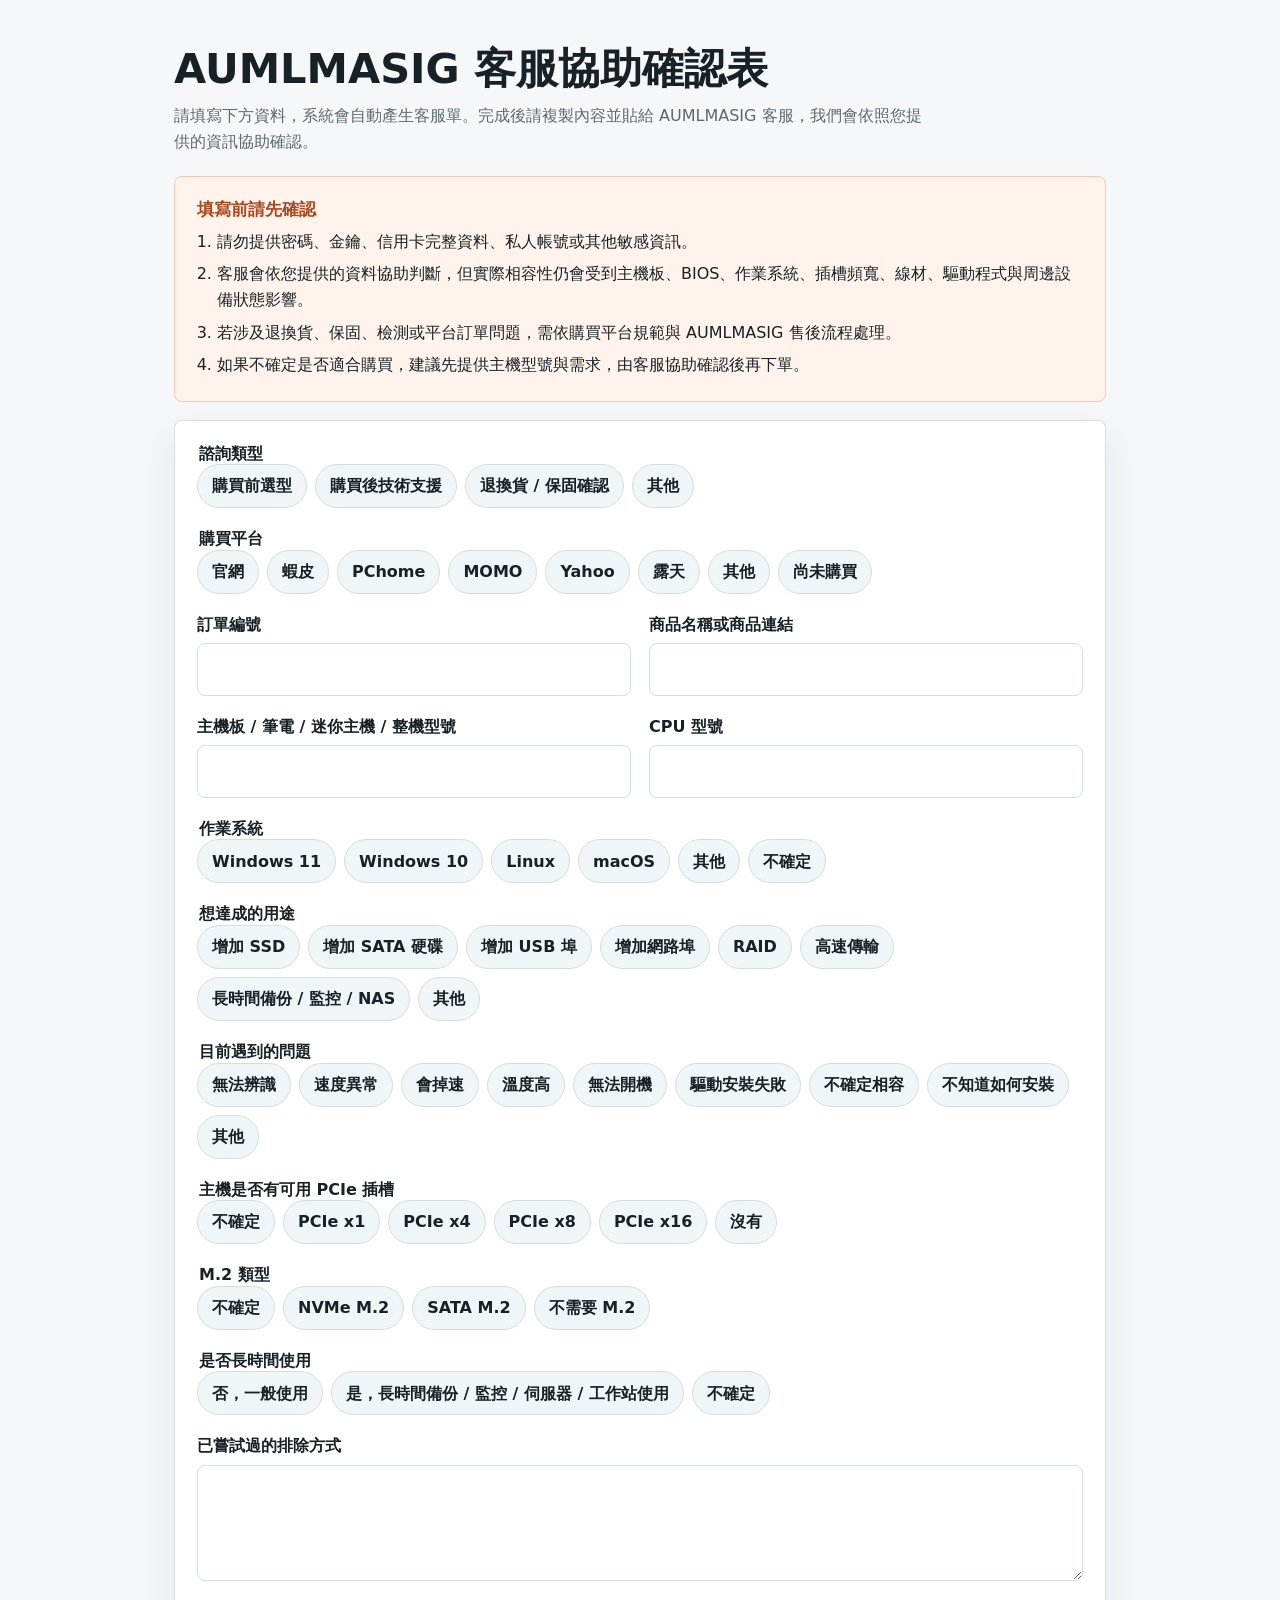
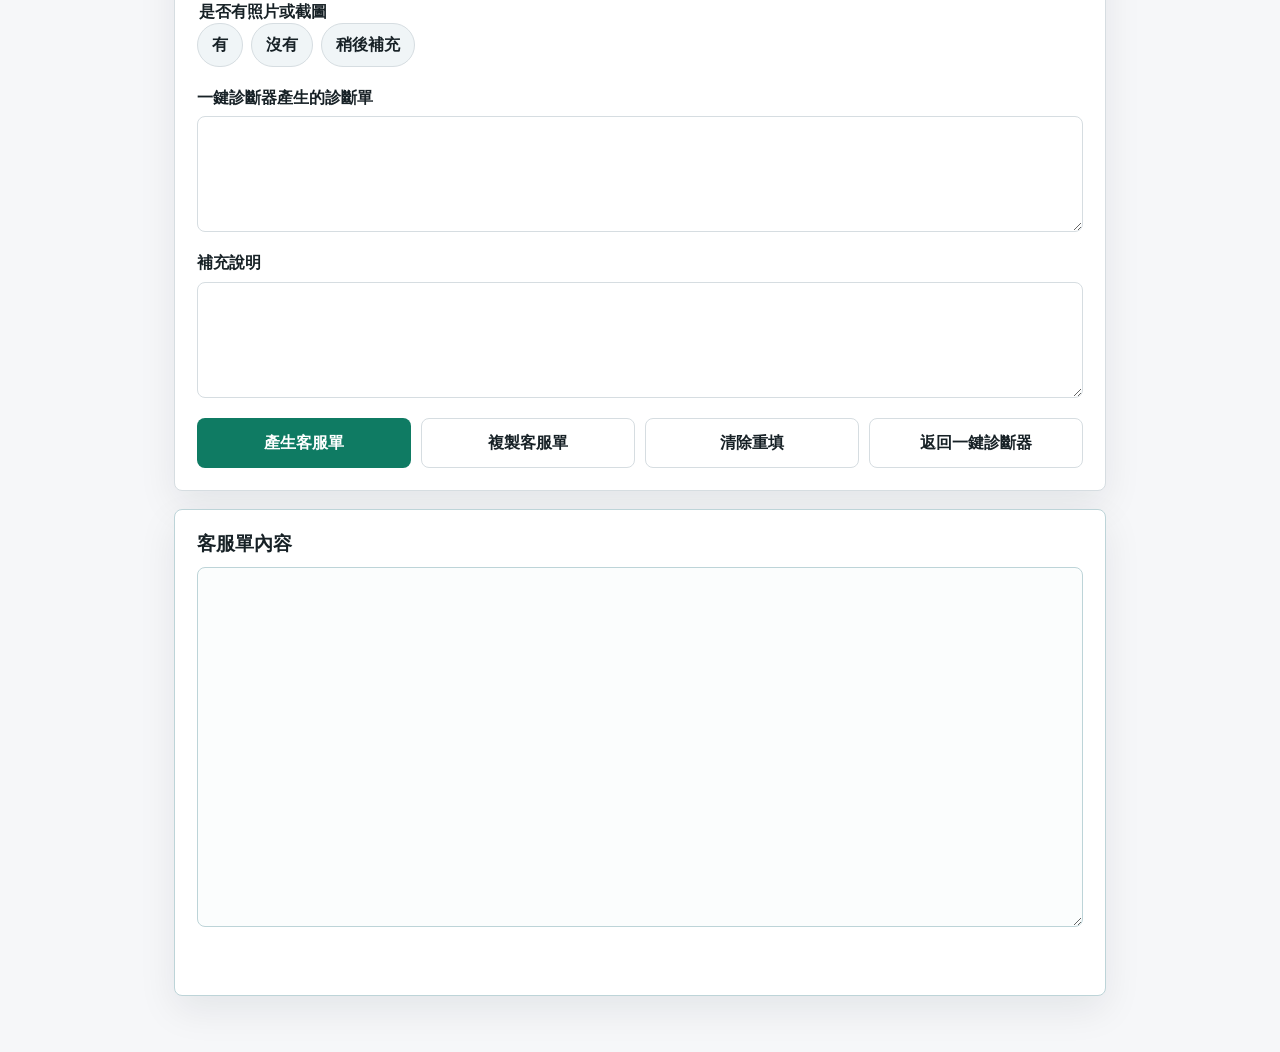
==== support-contact.html @ 97cceee4 "Add AUMLMASIG support contact form Add AUMLMASIG support contact form" ====
<!doctype html>
<html lang="zh-Hant">
<head>
  <meta charset="utf-8">
  <meta name="viewport" content="width=device-width, initial-scale=1">
  <title>AUMLMASIG 客服協助確認表</title>
  <style>
    :root {
      color-scheme: light;
      --page: #f6f7f9;
      --surface: #ffffff;
      --surface-strong: #f0f5f7;
      --text: #172126;
      --muted: #5b6970;
      --line: #d6dde1;
      --focus: #0b6f86;
      --accent: #0f7b63;
      --accent-strong: #0b5f4d;
      --risk: #a9471d;
      --risk-soft: #fff3ec;
      --shadow: 0 14px 38px rgba(17, 24, 39, 0.08);
      --radius: 8px;
      font-family: "Microsoft JhengHei", "PingFang TC", "Noto Sans TC", system-ui, -apple-system, BlinkMacSystemFont, "Segoe UI", sans-serif;
    }

    * {
      box-sizing: border-box;
    }

    body {
      margin: 0;
      min-height: 100vh;
      background: var(--page);
      color: var(--text);
      font-size: 16px;
      line-height: 1.65;
    }

    a {
      color: inherit;
    }

    .page-shell {
      width: min(100%, 980px);
      margin: 0 auto;
      padding: 24px 16px 40px;
    }

    .page-header {
      padding: 8px 0 20px;
    }

    .page-header h1 {
      margin: 0 0 10px;
      font-size: clamp(1.55rem, 6vw, 2.6rem);
      line-height: 1.18;
      letter-spacing: 0;
    }

    .page-header p {
      max-width: 760px;
      margin: 0;
      color: var(--muted);
      font-size: 1rem;
    }

    .notice {
      margin: 0 0 18px;
      padding: 16px;
      background: var(--risk-soft);
      border: 1px solid #f2c9b6;
      border-radius: var(--radius);
    }

    .notice h2 {
      margin: 0 0 8px;
      font-size: 1.05rem;
      line-height: 1.3;
      color: var(--risk);
    }

    .notice ol {
      margin: 0;
      padding-left: 1.25rem;
    }

    .notice li + li {
      margin-top: 6px;
    }

    .form-panel,
    .result-panel {
      background: var(--surface);
      border: 1px solid var(--line);
      border-radius: var(--radius);
      box-shadow: var(--shadow);
    }

    .form-panel {
      padding: 16px;
    }

    .field-grid {
      display: grid;
      gap: 18px;
    }

    .field {
      display: grid;
      gap: 8px;
    }

    .field label,
    .legend {
      font-weight: 700;
      line-height: 1.35;
    }

    input[type="text"],
    textarea {
      width: 100%;
      border: 1px solid var(--line);
      border-radius: var(--radius);
      padding: 12px 13px;
      color: var(--text);
      background: #ffffff;
      font: inherit;
      min-height: 46px;
    }

    textarea {
      min-height: 116px;
      resize: vertical;
    }

    input[type="text"]:focus,
    textarea:focus,
    .chip input:focus-visible + span,
    button:focus-visible,
    .button-link:focus-visible {
      outline: 3px solid rgba(11, 111, 134, 0.22);
      outline-offset: 2px;
      border-color: var(--focus);
    }

    fieldset {
      border: 0;
      margin: 0;
      padding: 0;
    }

    .chip-group {
      display: flex;
      flex-wrap: wrap;
      gap: 8px;
    }

    .chip {
      display: inline-flex;
      min-height: 44px;
      cursor: pointer;
    }

    .chip input {
      position: absolute;
      inline-size: 1px;
      block-size: 1px;
      opacity: 0;
      pointer-events: none;
    }

    .chip span {
      display: inline-flex;
      align-items: center;
      justify-content: center;
      min-height: 44px;
      border: 1px solid var(--line);
      border-radius: 999px;
      padding: 9px 14px;
      background: var(--surface-strong);
      color: var(--text);
      font-weight: 650;
      transition: background 150ms ease, border-color 150ms ease, color 150ms ease, transform 150ms ease;
      user-select: none;
    }

    .chip input:checked + span {
      background: var(--accent);
      border-color: var(--accent);
      color: #ffffff;
    }

    .chip:active span {
      transform: scale(0.98);
    }

    .actions {
      display: grid;
      gap: 10px;
      margin-top: 20px;
    }

    button,
    .button-link {
      min-height: 46px;
      border: 1px solid transparent;
      border-radius: var(--radius);
      padding: 11px 14px;
      font: inherit;
      font-weight: 800;
      text-align: center;
      cursor: pointer;
      text-decoration: none;
    }

    .primary {
      background: var(--accent);
      color: #ffffff;
    }

    .primary:hover {
      background: var(--accent-strong);
    }

    .secondary,
    .button-link {
      background: #ffffff;
      border-color: var(--line);
      color: var(--text);
    }

    .secondary:hover,
    .button-link:hover {
      background: var(--surface-strong);
    }

    .result-panel {
      margin-top: 18px;
      padding: 16px;
      border-color: #bdd4d8;
    }

    .result-panel h2 {
      margin: 0 0 10px;
      font-size: 1.2rem;
      line-height: 1.3;
    }

    #ticketOutput {
      min-height: 360px;
      background: #fbfdfd;
      border-color: #bdd4d8;
      white-space: pre-wrap;
    }

    .status-message {
      min-height: 28px;
      margin: 10px 0 0;
      color: var(--accent-strong);
      font-weight: 750;
    }

    .sr-only {
      position: absolute;
      width: 1px;
      height: 1px;
      padding: 0;
      margin: -1px;
      overflow: hidden;
      clip: rect(0, 0, 0, 0);
      white-space: nowrap;
      border: 0;
    }

    @media (min-width: 760px) {
      .page-shell {
        padding: 36px 24px 56px;
      }

      .form-panel,
      .result-panel,
      .notice {
        padding: 22px;
      }

      .field-grid {
        grid-template-columns: repeat(2, minmax(0, 1fr));
        gap: 20px 18px;
      }

      .field-wide {
        grid-column: 1 / -1;
      }

      .actions {
        grid-template-columns: repeat(4, minmax(0, 1fr));
      }
    }
  </style>
</head>
<body>
  <main class="page-shell">
    <header class="page-header">
      <h1>AUMLMASIG 客服協助確認表</h1>
      <p>請填寫下方資料，系統會自動產生客服單。完成後請複製內容並貼給 AUMLMASIG 客服，我們會依照您提供的資訊協助確認。</p>
    </header>

    <section class="notice" aria-labelledby="noticeTitle">
      <h2 id="noticeTitle">填寫前請先確認</h2>
      <ol>
        <li>請勿提供密碼、金鑰、信用卡完整資料、私人帳號或其他敏感資訊。</li>
        <li>客服會依您提供的資料協助判斷，但實際相容性仍會受到主機板、BIOS、作業系統、插槽頻寬、線材、驅動程式與周邊設備狀態影響。</li>
        <li>若涉及退換貨、保固、檢測或平台訂單問題，需依購買平台規範與 AUMLMASIG 售後流程處理。</li>
        <li>如果不確定是否適合購買，建議先提供主機型號與需求，由客服協助確認後再下單。</li>
      </ol>
    </section>

    <form class="form-panel" id="supportForm">
      <div class="field-grid">
        <fieldset class="field field-wide" data-ticket-label="諮詢類型" data-field-name="consultType">
          <legend class="legend">諮詢類型</legend>
          <div class="chip-group">
            <label class="chip"><input type="radio" name="consultType" value="購買前選型"><span>購買前選型</span></label>
            <label class="chip"><input type="radio" name="consultType" value="購買後技術支援"><span>購買後技術支援</span></label>
            <label class="chip"><input type="radio" name="consultType" value="退換貨 / 保固確認"><span>退換貨 / 保固確認</span></label>
            <label class="chip"><input type="radio" name="consultType" value="其他"><span>其他</span></label>
          </div>
        </fieldset>

        <fieldset class="field field-wide" data-ticket-label="購買平台" data-field-name="purchasePlatform">
          <legend class="legend">購買平台</legend>
          <div class="chip-group">
            <label class="chip"><input type="radio" name="purchasePlatform" value="官網"><span>官網</span></label>
            <label class="chip"><input type="radio" name="purchasePlatform" value="蝦皮"><span>蝦皮</span></label>
            <label class="chip"><input type="radio" name="purchasePlatform" value="PChome"><span>PChome</span></label>
            <label class="chip"><input type="radio" name="purchasePlatform" value="MOMO"><span>MOMO</span></label>
            <label class="chip"><input type="radio" name="purchasePlatform" value="Yahoo"><span>Yahoo</span></label>
            <label class="chip"><input type="radio" name="purchasePlatform" value="露天"><span>露天</span></label>
            <label class="chip"><input type="radio" name="purchasePlatform" value="其他"><span>其他</span></label>
            <label class="chip"><input type="radio" name="purchasePlatform" value="尚未購買"><span>尚未購買</span></label>
          </div>
        </fieldset>

        <div class="field" data-ticket-label="訂單編號" data-field-name="orderNumber">
          <label for="orderNumber">訂單編號</label>
          <input id="orderNumber" name="orderNumber" type="text" autocomplete="off">
        </div>

        <div class="field" data-ticket-label="商品名稱或商品連結" data-field-name="productInfo">
          <label for="productInfo">商品名稱或商品連結</label>
          <input id="productInfo" name="productInfo" type="text" autocomplete="off">
        </div>

        <div class="field" data-ticket-label="主機板 / 筆電 / 迷你主機 / 整機型號" data-field-name="hostModel">
          <label for="hostModel">主機板 / 筆電 / 迷你主機 / 整機型號</label>
          <input id="hostModel" name="hostModel" type="text" autocomplete="off">
        </div>

        <div class="field" data-ticket-label="CPU 型號" data-field-name="cpuModel">
          <label for="cpuModel">CPU 型號</label>
          <input id="cpuModel" name="cpuModel" type="text" autocomplete="off">
        </div>

        <fieldset class="field field-wide" data-ticket-label="作業系統" data-field-name="operatingSystem">
          <legend class="legend">作業系統</legend>
          <div class="chip-group">
            <label class="chip"><input type="radio" name="operatingSystem" value="Windows 11"><span>Windows 11</span></label>
            <label class="chip"><input type="radio" name="operatingSystem" value="Windows 10"><span>Windows 10</span></label>
            <label class="chip"><input type="radio" name="operatingSystem" value="Linux"><span>Linux</span></label>
            <label class="chip"><input type="radio" name="operatingSystem" value="macOS"><span>macOS</span></label>
            <label class="chip"><input type="radio" name="operatingSystem" value="其他"><span>其他</span></label>
            <label class="chip"><input type="radio" name="operatingSystem" value="不確定"><span>不確定</span></label>
          </div>
        </fieldset>

        <fieldset class="field field-wide" data-ticket-label="想達成的用途" data-field-name="intendedUse">
          <legend class="legend">想達成的用途</legend>
          <div class="chip-group">
            <label class="chip"><input type="checkbox" name="intendedUse" value="增加 SSD"><span>增加 SSD</span></label>
            <label class="chip"><input type="checkbox" name="intendedUse" value="增加 SATA 硬碟"><span>增加 SATA 硬碟</span></label>
            <label class="chip"><input type="checkbox" name="intendedUse" value="增加 USB 埠"><span>增加 USB 埠</span></label>
            <label class="chip"><input type="checkbox" name="intendedUse" value="增加網路埠"><span>增加網路埠</span></label>
            <label class="chip"><input type="checkbox" name="intendedUse" value="RAID"><span>RAID</span></label>
            <label class="chip"><input type="checkbox" name="intendedUse" value="高速傳輸"><span>高速傳輸</span></label>
            <label class="chip"><input type="checkbox" name="intendedUse" value="長時間備份 / 監控 / NAS"><span>長時間備份 / 監控 / NAS</span></label>
            <label class="chip"><input type="checkbox" name="intendedUse" value="其他"><span>其他</span></label>
          </div>
        </fieldset>

        <fieldset class="field field-wide" data-ticket-label="目前遇到的問題" data-field-name="currentIssue">
          <legend class="legend">目前遇到的問題</legend>
          <div class="chip-group">
            <label class="chip"><input type="checkbox" name="currentIssue" value="無法辨識"><span>無法辨識</span></label>
            <label class="chip"><input type="checkbox" name="currentIssue" value="速度異常"><span>速度異常</span></label>
            <label class="chip"><input type="checkbox" name="currentIssue" value="會掉速"><span>會掉速</span></label>
            <label class="chip"><input type="checkbox" name="currentIssue" value="溫度高"><span>溫度高</span></label>
            <label class="chip"><input type="checkbox" name="currentIssue" value="無法開機"><span>無法開機</span></label>
            <label class="chip"><input type="checkbox" name="currentIssue" value="驅動安裝失敗"><span>驅動安裝失敗</span></label>
            <label class="chip"><input type="checkbox" name="currentIssue" value="不確定相容"><span>不確定相容</span></label>
            <label class="chip"><input type="checkbox" name="currentIssue" value="不知道如何安裝"><span>不知道如何安裝</span></label>
            <label class="chip"><input type="checkbox" name="currentIssue" value="其他"><span>其他</span></label>
          </div>
        </fieldset>

        <fieldset class="field field-wide" data-ticket-label="PCIe 插槽" data-field-name="pcieSlot">
          <legend class="legend">主機是否有可用 PCIe 插槽</legend>
          <div class="chip-group">
            <label class="chip"><input type="radio" name="pcieSlot" value="不確定"><span>不確定</span></label>
            <label class="chip"><input type="radio" name="pcieSlot" value="PCIe x1"><span>PCIe x1</span></label>
            <label class="chip"><input type="radio" name="pcieSlot" value="PCIe x4"><span>PCIe x4</span></label>
            <label class="chip"><input type="radio" name="pcieSlot" value="PCIe x8"><span>PCIe x8</span></label>
            <label class="chip"><input type="radio" name="pcieSlot" value="PCIe x16"><span>PCIe x16</span></label>
            <label class="chip"><input type="radio" name="pcieSlot" value="沒有"><span>沒有</span></label>
          </div>
        </fieldset>

        <fieldset class="field field-wide" data-ticket-label="M.2 類型" data-field-name="m2Type">
          <legend class="legend">M.2 類型</legend>
          <div class="chip-group">
            <label class="chip"><input type="radio" name="m2Type" value="不確定"><span>不確定</span></label>
            <label class="chip"><input type="radio" name="m2Type" value="NVMe M.2"><span>NVMe M.2</span></label>
            <label class="chip"><input type="radio" name="m2Type" value="SATA M.2"><span>SATA M.2</span></label>
            <label class="chip"><input type="radio" name="m2Type" value="不需要 M.2"><span>不需要 M.2</span></label>
          </div>
        </fieldset>

        <fieldset class="field field-wide" data-ticket-label="是否長時間使用" data-field-name="longRunningUse">
          <legend class="legend">是否長時間使用</legend>
          <div class="chip-group">
            <label class="chip"><input type="radio" name="longRunningUse" value="否，一般使用"><span>否，一般使用</span></label>
            <label class="chip"><input type="radio" name="longRunningUse" value="是，長時間備份 / 監控 / 伺服器 / 工作站使用"><span>是，長時間備份 / 監控 / 伺服器 / 工作站使用</span></label>
            <label class="chip"><input type="radio" name="longRunningUse" value="不確定"><span>不確定</span></label>
          </div>
        </fieldset>

        <div class="field field-wide" data-ticket-label="已嘗試過的排除方式" data-field-name="triedSteps">
          <label for="triedSteps">已嘗試過的排除方式</label>
          <textarea id="triedSteps" name="triedSteps"></textarea>
        </div>

        <fieldset class="field field-wide" data-ticket-label="是否有照片或截圖" data-field-name="hasMedia">
          <legend class="legend">是否有照片或截圖</legend>
          <div class="chip-group">
            <label class="chip"><input type="radio" name="hasMedia" value="有"><span>有</span></label>
            <label class="chip"><input type="radio" name="hasMedia" value="沒有"><span>沒有</span></label>
            <label class="chip"><input type="radio" name="hasMedia" value="稍後補充"><span>稍後補充</span></label>
          </div>
        </fieldset>

        <div class="field field-wide" data-ticket-label="一鍵診斷器產生的診斷單" data-field-name="diagnosisReport">
          <label for="diagnosisReport">一鍵診斷器產生的診斷單</label>
          <textarea id="diagnosisReport" name="diagnosisReport"></textarea>
        </div>

        <div class="field field-wide" data-ticket-label="補充說明" data-field-name="extraNotes">
          <label for="extraNotes">補充說明</label>
          <textarea id="extraNotes" name="extraNotes"></textarea>
        </div>
      </div>

      <div class="actions" aria-label="表單操作">
        <button class="primary" type="submit">產生客服單</button>
        <button class="secondary" id="copyButton" type="button">複製客服單</button>
        <button class="secondary" id="clearButton" type="button">清除重填</button>
        <a class="button-link" href="index.html">返回一鍵診斷器</a>
      </div>
    </form>

    <section class="result-panel" aria-labelledby="resultTitle">
      <h2 id="resultTitle">客服單內容</h2>
      <label class="sr-only" for="ticketOutput">產生後的客服單文字</label>
      <textarea id="ticketOutput" readonly></textarea>
      <p class="status-message" id="statusMessage" aria-live="polite"></p>
    </section>
  </main>

  <script>
    (function () {
      var form = document.getElementById("supportForm");
      var output = document.getElementById("ticketOutput");
      var copyButton = document.getElementById("copyButton");
      var clearButton = document.getElementById("clearButton");
      var statusMessage = document.getElementById("statusMessage");

      var ticketFields = [
        ["諮詢類型", "consultType"],
        ["購買平台", "purchasePlatform"],
        ["訂單編號", "orderNumber"],
        ["商品名稱或商品連結", "productInfo"],
        ["主機板 / 筆電 / 迷你主機 / 整機型號", "hostModel"],
        ["CPU 型號", "cpuModel"],
        ["作業系統", "operatingSystem"],
        ["想達成的用途", "intendedUse"],
        ["目前遇到的問題", "currentIssue"],
        ["PCIe 插槽", "pcieSlot"],
        ["M.2 類型", "m2Type"],
        ["是否長時間使用", "longRunningUse"],
        ["已嘗試過的排除方式", "triedSteps"],
        ["是否有照片或截圖", "hasMedia"],
        ["一鍵診斷器產生的診斷單", "diagnosisReport"],
        ["補充說明", "extraNotes"]
      ];

      function getFieldValue(name) {
        var controls = Array.prototype.slice.call(form.elements[name] ? form.elements[name] : []);

        if (!controls.length && form.elements[name]) {
          controls = [form.elements[name]];
        }

        if (!controls.length) {
          return "";
        }

        var firstControl = controls[0];

        if (firstControl.type === "radio") {
          var checkedRadio = controls.find(function (control) {
            return control.checked;
          });
          return checkedRadio ? checkedRadio.value : "";
        }

        if (firstControl.type === "checkbox") {
          return controls
            .filter(function (control) {
              return control.checked;
            })
            .map(function (control) {
              return control.value;
            })
            .join("、");
        }

        return firstControl.value.trim();
      }

      function buildTicket() {
        var lines = ["【AUMLMASIG 客服協助確認】", ""];

        ticketFields.forEach(function (field) {
          lines.push(field[0] + "：" + getFieldValue(field[1]));
        });

        return lines.join("\n");
      }

      function setStatus(message) {
        statusMessage.textContent = message;
      }

      form.addEventListener("submit", function (event) {
        event.preventDefault();
        output.value = buildTicket();
        setStatus("客服單已產生，請確認內容後複製給 AUMLMASIG 客服。");
        output.focus();
      });

      copyButton.addEventListener("click", function () {
        var ticketText = output.value.trim() ? output.value : buildTicket();
        output.value = ticketText;

        function confirmCopied() {
          setStatus("已複製，可貼給 AUMLMASIG 客服確認。");
        }

        function reportCopyLimit() {
          setStatus("瀏覽器未允許自動複製，請選取客服單內容後複製。");
        }

        if (navigator.clipboard && window.isSecureContext) {
          navigator.clipboard.writeText(ticketText).then(confirmCopied).catch(function () {
            output.focus();
            output.select();
            if (document.execCommand("copy")) {
              confirmCopied();
              return;
            }
            reportCopyLimit();
          });
          return;
        }

        output.focus();
        output.select();
        if (document.execCommand("copy")) {
          confirmCopied();
          return;
        }
        reportCopyLimit();
      });

      clearButton.addEventListener("click", function () {
        form.reset();
        output.value = "";
        setStatus("");
        document.getElementById("orderNumber").focus();
      });
    })();
  </script>
</body>
</html>
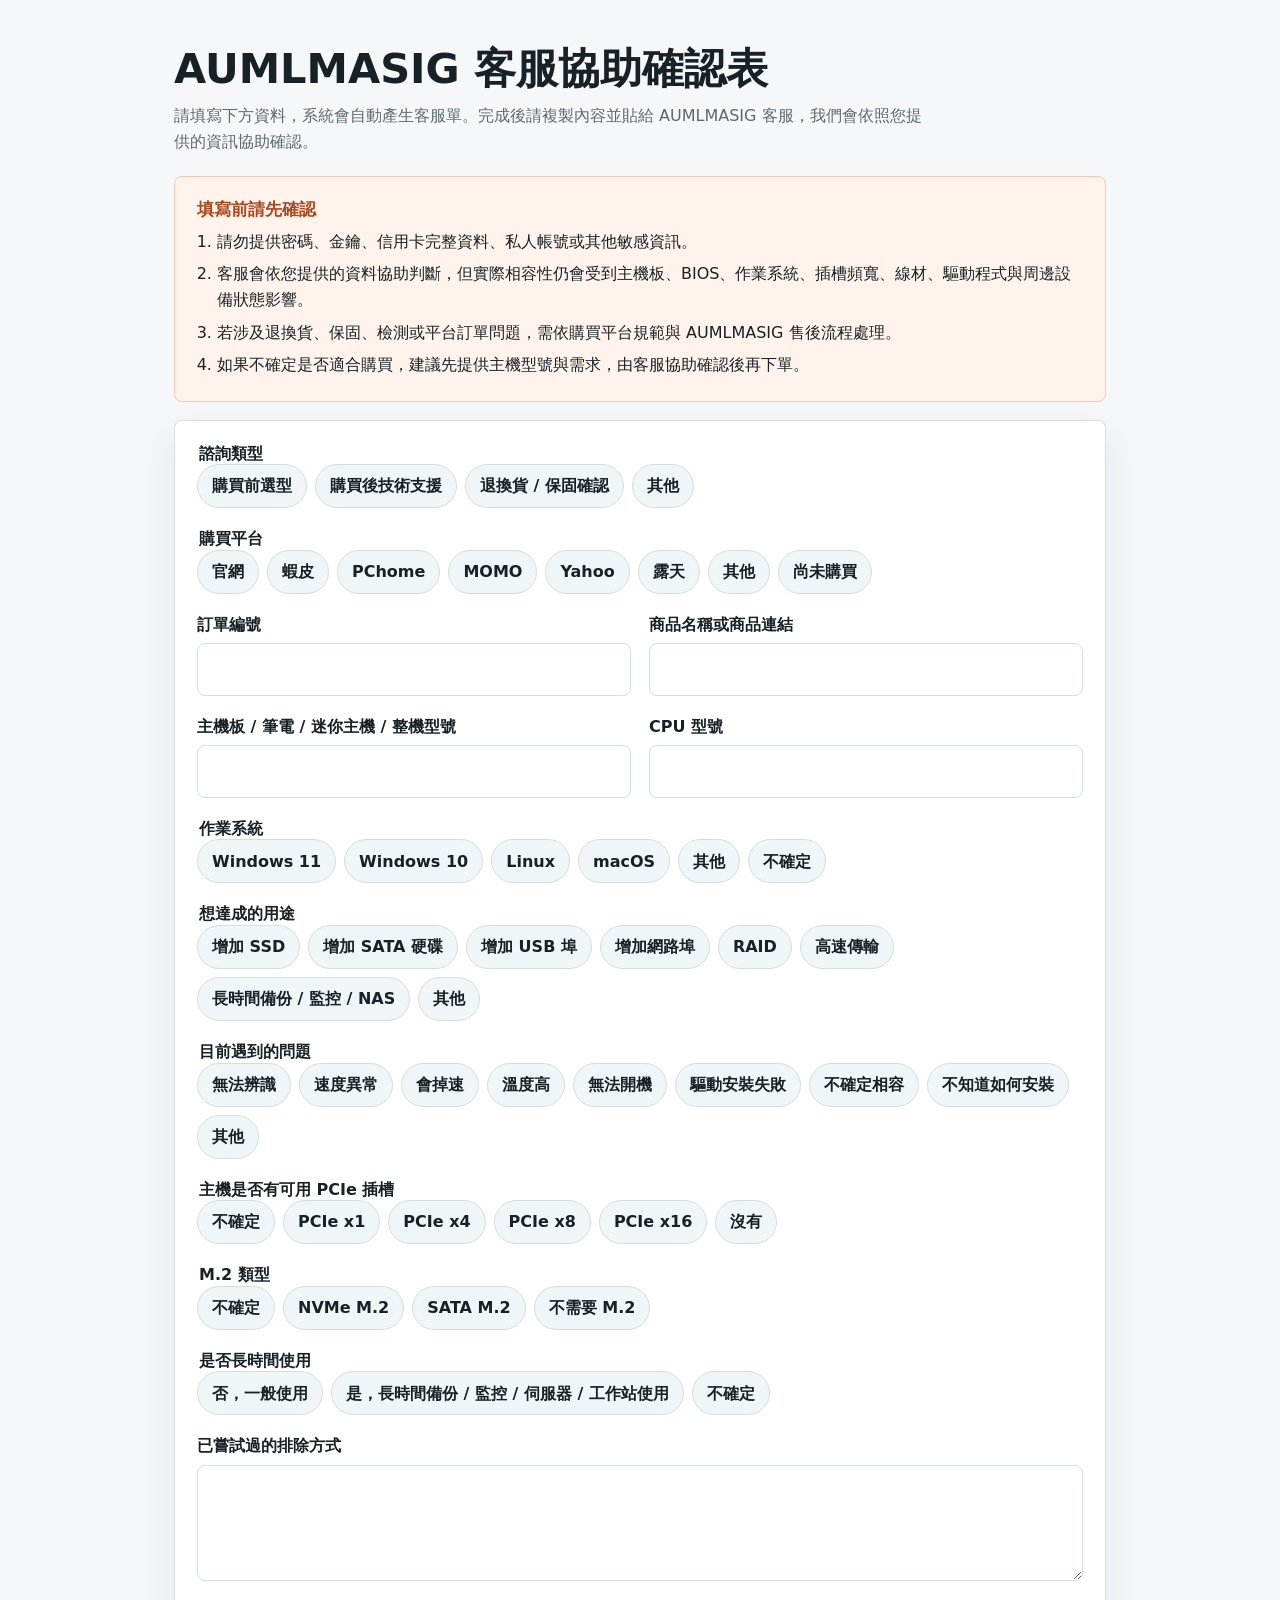
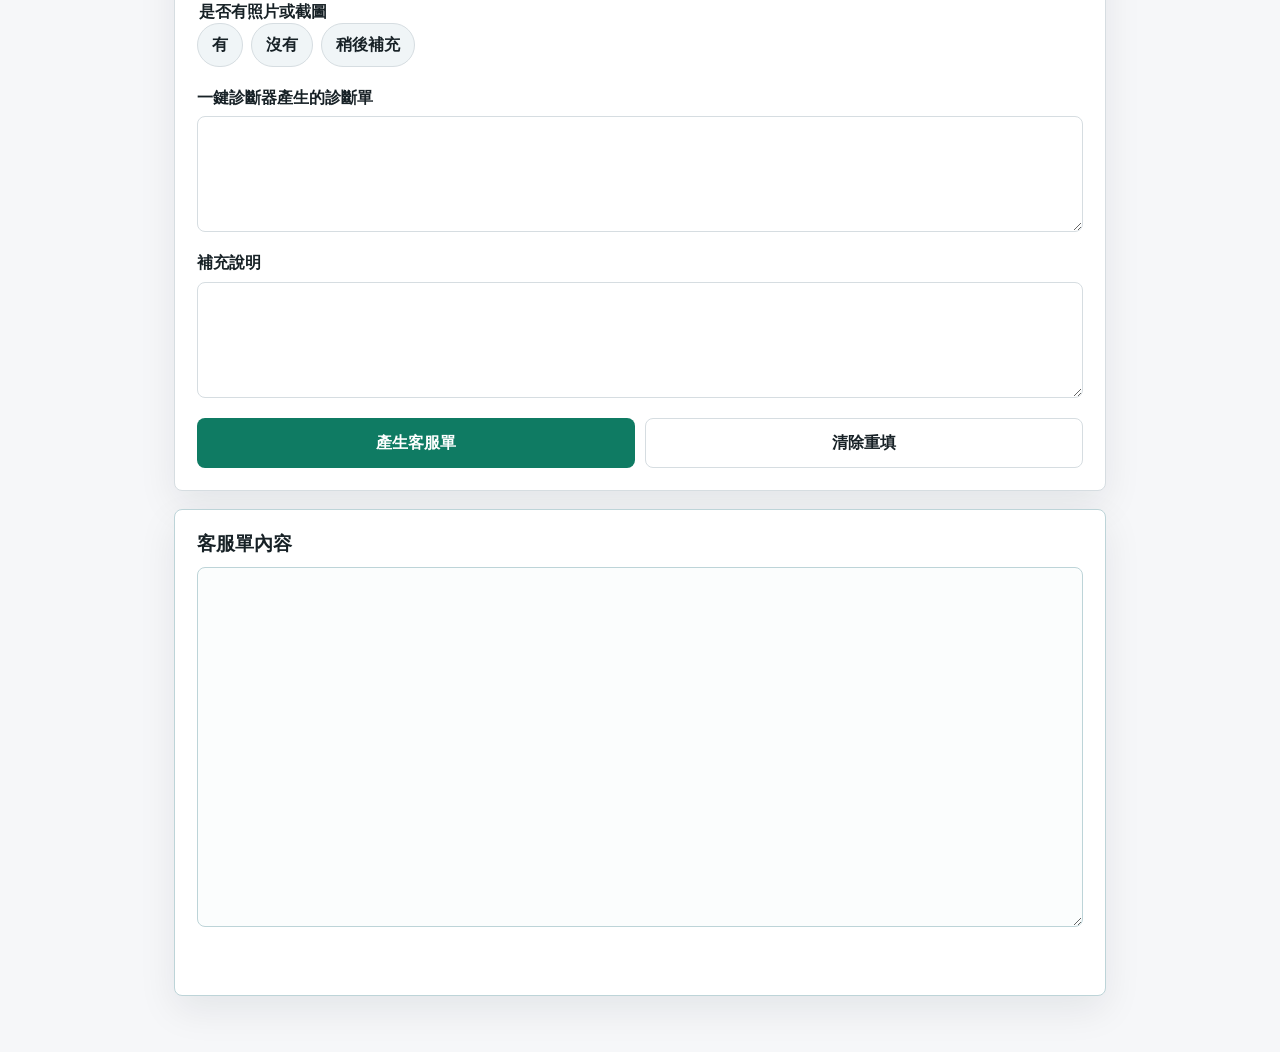
==== commit e9fa8d4d: "Update support contact delivery flow Update support contact delivery flow" ====
--- a/support-contact.html
+++ b/support-contact.html
@@ -89,7 +89,8 @@
     }
 
     .form-panel,
-    .result-panel {
+    .result-panel,
+    .handoff-panel {
       background: var(--surface);
       border: 1px solid var(--line);
       border-radius: var(--radius);
@@ -194,7 +195,8 @@
       transform: scale(0.98);
     }
 
-    .actions {
+    .actions,
+    .handoff-actions {
       display: grid;
       gap: 10px;
       margin-top: 20px;
@@ -240,7 +242,8 @@
       border-color: #bdd4d8;
     }
 
-    .result-panel h2 {
+    .result-panel h2,
+    .handoff-panel h2 {
       margin: 0 0 10px;
       font-size: 1.2rem;
       line-height: 1.3;
@@ -258,6 +261,34 @@
       margin: 10px 0 0;
       color: var(--accent-strong);
       font-weight: 750;
+    }
+
+    .handoff-panel {
+      margin-top: 18px;
+      padding: 16px;
+      border-color: #c7d7d2;
+    }
+
+    .handoff-panel[hidden],
+    .handoff-action[hidden] {
+      display: none;
+    }
+
+    .handoff-panel p {
+      margin: 0;
+      color: var(--muted);
+    }
+
+    .handoff-note {
+      margin-top: 14px;
+      padding: 13px 14px;
+      border: 1px solid var(--line);
+      border-radius: var(--radius);
+      background: var(--surface-strong);
+    }
+
+    .handoff-note + .handoff-note {
+      margin-top: 10px;
     }
 
     .sr-only {
@@ -279,6 +310,7 @@
 
       .form-panel,
       .result-panel,
+      .handoff-panel,
       .notice {
         padding: 22px;
       }
@@ -292,8 +324,15 @@
         grid-column: 1 / -1;
       }
 
-      .actions {
-        grid-template-columns: repeat(4, minmax(0, 1fr));
+      .actions,
+      .handoff-actions {
+        grid-template-columns: repeat(2, minmax(0, 1fr));
+      }
+    }
+
+    @media (min-width: 920px) {
+      .handoff-actions {
+        grid-template-columns: repeat(5, minmax(0, 1fr));
       }
     }
   </style>
@@ -460,9 +499,7 @@
 
       <div class="actions" aria-label="表單操作">
         <button class="primary" type="submit">產生客服單</button>
-        <button class="secondary" id="copyButton" type="button">複製客服單</button>
         <button class="secondary" id="clearButton" type="button">清除重填</button>
-        <a class="button-link" href="index.html">返回一鍵診斷器</a>
       </div>
     </form>
 
@@ -472,14 +509,41 @@
       <textarea id="ticketOutput" readonly></textarea>
       <p class="status-message" id="statusMessage" aria-live="polite"></p>
     </section>
+
+    <section class="handoff-panel" id="handoffPanel" aria-labelledby="handoffTitle" hidden>
+      <h2 id="handoffTitle">下一步：請將客服單傳給 AUMLMASIG</h2>
+      <p>系統已產生您的客服單。請選擇以下其中一種方式傳送給 AUMLMASIG 客服，我們會依照您提供的資訊協助確認。</p>
+      <div class="handoff-actions" aria-label="客服單傳送方式">
+        <button class="primary handoff-action" id="copyButton" type="button">複製客服單</button>
+        <button class="secondary handoff-action" id="emailButton" type="button" hidden>用 Email 傳送</button>
+        <a class="button-link handoff-action" id="shoplineButton" href="#" target="_blank" rel="noopener" hidden>前往購買平台客服</a>
+        <a class="button-link handoff-action" id="lineButton" href="#" target="_blank" rel="noopener" hidden>前往 LINE 客服</a>
+        <a class="button-link handoff-action" id="diagnosisButton" href="#" hidden>返回一鍵診斷器</a>
+      </div>
+      <p class="handoff-note" id="platformContactNote" hidden>如果您已經在 Shopline、蝦皮、PChome、MOMO、Yahoo 或露天下單，建議優先透過原購買平台聯繫客服，並貼上本頁產生的客服單，方便核對訂單與售後流程。</p>
+      <p class="handoff-note">若需要提供照片或截圖，請在 Email 或平台客服訊息中手動附上相關圖片，例如：商品安裝照片、裝置管理員截圖、磁碟管理截圖、BIOS 畫面或錯誤訊息截圖。</p>
+    </section>
   </main>
 
   <script>
+    const AUM_SUPPORT_CONFIG = {
+      supportEmail: "請先填入正式客服信箱",
+      shoplineContactUrl: "",
+      lineContactUrl: "",
+      diagnosisUrl: "https://aumlmasig01.github.io/aumlmasig-support-tools/"
+    };
+
     (function () {
       var form = document.getElementById("supportForm");
       var output = document.getElementById("ticketOutput");
       var copyButton = document.getElementById("copyButton");
       var clearButton = document.getElementById("clearButton");
+      var emailButton = document.getElementById("emailButton");
+      var shoplineButton = document.getElementById("shoplineButton");
+      var lineButton = document.getElementById("lineButton");
+      var diagnosisButton = document.getElementById("diagnosisButton");
+      var handoffPanel = document.getElementById("handoffPanel");
+      var platformContactNote = document.getElementById("platformContactNote");
       var statusMessage = document.getElementById("statusMessage");
 
       var ticketFields = [
@@ -549,16 +613,64 @@
         statusMessage.textContent = message;
       }
 
+      function hasGeneratedTicket() {
+        return output.value.trim().length > 0;
+      }
+
+      function isUsableEmail(email) {
+        return email &&
+          email !== "請先填入正式客服信箱" &&
+          /^[^\s@]+@[^\s@]+\.[^\s@]+$/.test(email);
+      }
+
+      function configureOptionalHandoff() {
+        var supportEmailReady = isUsableEmail(AUM_SUPPORT_CONFIG.supportEmail);
+        var shoplineReady = AUM_SUPPORT_CONFIG.shoplineContactUrl.trim().length > 0;
+        var lineReady = AUM_SUPPORT_CONFIG.lineContactUrl.trim().length > 0;
+        var diagnosisReady = AUM_SUPPORT_CONFIG.diagnosisUrl.trim().length > 0;
+
+        emailButton.hidden = !supportEmailReady;
+        shoplineButton.hidden = !shoplineReady;
+        lineButton.hidden = !lineReady;
+        diagnosisButton.hidden = !diagnosisReady;
+        platformContactNote.hidden = !shoplineReady;
+
+        if (shoplineReady) {
+          shoplineButton.href = AUM_SUPPORT_CONFIG.shoplineContactUrl;
+        }
+
+        if (lineReady) {
+          lineButton.href = AUM_SUPPORT_CONFIG.lineContactUrl;
+        }
+
+        if (diagnosisReady) {
+          diagnosisButton.href = AUM_SUPPORT_CONFIG.diagnosisUrl;
+        }
+      }
+
+      function requireGeneratedTicket() {
+        if (hasGeneratedTicket()) {
+          return true;
+        }
+
+        setStatus("請先填寫資料並點擊「產生客服單」。");
+        return false;
+      }
+
       form.addEventListener("submit", function (event) {
         event.preventDefault();
         output.value = buildTicket();
-        setStatus("客服單已產生，請確認內容後複製給 AUMLMASIG 客服。");
+        handoffPanel.hidden = false;
+        setStatus("客服單已產生，請選擇下方方式傳給 AUMLMASIG 客服。");
         output.focus();
       });
 
       copyButton.addEventListener("click", function () {
-        var ticketText = output.value.trim() ? output.value : buildTicket();
-        output.value = ticketText;
+        if (!requireGeneratedTicket()) {
+          return;
+        }
+
+        var ticketText = output.value;
 
         function confirmCopied() {
           setStatus("已複製，可貼給 AUMLMASIG 客服確認。");
@@ -590,12 +702,31 @@
         reportCopyLimit();
       });
 
+      emailButton.addEventListener("click", function () {
+        if (!requireGeneratedTicket()) {
+          return;
+        }
+
+        var subject = "AUMLMASIG 客服協助確認｜請協助確認相容性或售後問題";
+        var mailtoUrl = "mailto:" +
+          encodeURIComponent(AUM_SUPPORT_CONFIG.supportEmail) +
+          "?subject=" +
+          encodeURIComponent(subject) +
+          "&body=" +
+          encodeURIComponent(output.value);
+
+        window.location.href = mailtoUrl;
+      });
+
       clearButton.addEventListener("click", function () {
         form.reset();
         output.value = "";
+        handoffPanel.hidden = true;
         setStatus("");
         document.getElementById("orderNumber").focus();
       });
+
+      configureOptionalHandoff();
     })();
   </script>
 </body>
